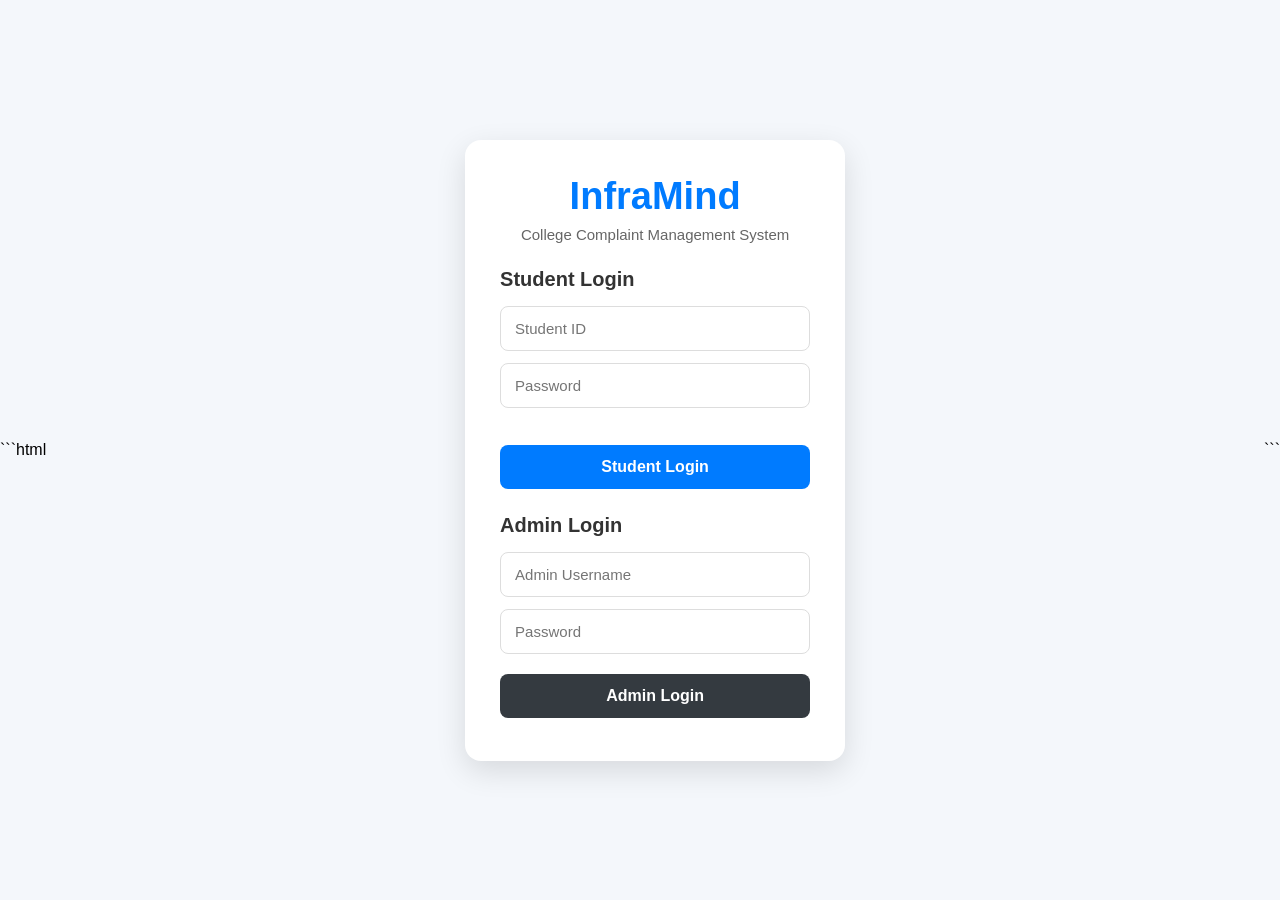
==== frontend/index.html @ 88992384 "Update frontend" ====
```html
<!DOCTYPE html>
<html lang="en">

<head>
    <meta charset="UTF-8">
    <meta name="viewport" content="width=device-width, initial-scale=1.0">

    <title>InfraMind - Login</title>

    <link rel="stylesheet" href="style.css">
</head>

<body>

    <div class="login-container">

        <h1>InfraMind</h1>

        <p>College Complaint Management System</p>


        <!-- Student Login -->

        <h2>Student Login</h2>

        <input
            type="number"
            id="studentId"
            placeholder="Student ID"
        >

        <input
            type="password"
            id="studentPassword"
            placeholder="Password"
        >

        <button onclick="studentLogin()">
            Student Login
        </button>


        <!-- Admin Login -->

        <h2>Admin Login</h2>

        <input
            type="text"
            id="adminUsername"
            placeholder="Admin Username"
        >

        <input
            type="password"
            id="adminPassword"
            placeholder="Password"
        >

        <button onclick="adminLogin()">
            Admin Login
        </button>

    </div>


    <script>

        function studentLogin() {

            window.location.href = "dashboard.html";

        }


        function adminLogin() {

            window.location.href = "admin.html";

        }

    </script>

</body>

</html>
```
---- frontend/style.css ----
* {
    margin: 0;
    padding: 0;
    box-sizing: border-box;
}

body {
    font-family: Arial, sans-serif;
    background: #f4f7fb;
    min-height: 100vh;
    display: flex;
    justify-content: center;
    align-items: center;
}

.login-container {
    background: white;
    width: 380px;
    padding: 40px;
    border-radius: 12px;
    box-shadow: 0 8px 25px rgba(0, 0, 0, 0.1);
    text-align: center;
}

.login-container h1 {
    color: #2563eb;
    margin-bottom: 10px;
}

.login-container p {
    color: #666;
    margin-bottom: 30px;
}

.login-container input {
    width: 100%;
    padding: 12px;
    margin-bottom: 15px;
    border: 1px solid #ddd;
    border-radius: 6px;
    font-size: 15px;
}

.login-container button {
    width: 100%;
    padding: 12px;
    background: #2563eb;
    color: white;
    border: none;
    border-radius: 6px;
    font-size: 16px;
    cursor: pointer;
}
.dashboard {
    width: 90%;
    max-width: 1100px;
    margin: auto;
    text-align: center;
}

.dashboard h1 {
    color: #2563eb;
    margin-bottom: 10px;
}

.dashboard > p {
    color: #666;
    margin-bottom: 30px;
}

.cards {
    display: grid;
    grid-template-columns: repeat(4, 1fr);
    gap: 20px;
}

.card {
    background: white;
    padding: 25px 15px;
    border-radius: 12px;
    box-shadow: 0 5px 15px rgba(0, 0, 0, 0.08);
}

.card h2 {
    color: #2563eb;
    font-size: 30px;
    margin-bottom: 10px;
}

.card p {
    color: #555;
}
.complaint-container {
    background: white;
    width: 500px;
    padding: 40px;
    border-radius: 12px;
    box-shadow: 0 8px 25px rgba(0, 0, 0, 0.1);
}

.complaint-container h1 {
    color: #2563eb;
    margin-bottom: 10px;
}

.complaint-container p {
    color: #666;
    margin-bottom: 25px;
}

.complaint-container input,
.complaint-container textarea {
    width: 100%;
    padding: 12px;
    margin-bottom: 15px;
    border: 1px solid #ddd;
    border-radius: 6px;
    font-size: 15px;
}

.complaint-container textarea {
    height: 130px;
    resize: vertical;
}

.complaint-container button {
    width: 100%;
    padding: 12px;
    background: #2563eb;
    color: white;
    border: none;
    border-radius: 6px;
    font-size: 16px;
    cursor: pointer;
}
.complaints-container {
    width: 90%;
    max-width: 900px;
    margin: 50px auto;
}

.complaints-container h1 {
    color: #2563eb;
    margin-bottom: 10px;
}

.complaints-container > p {
    color: #666;
    margin-bottom: 25px;
}

.complaint-card {
    background: white;
    padding: 25px;
    border-radius: 12px;
    box-shadow: 0 5px 15px rgba(0, 0, 0, 0.08);
}

.complaint-card h2 {
    margin-bottom: 20px;
    color: #333;
}

.complaint-card p {
    margin-bottom: 12px;
    color: #555;
}
.department-container {
    width: 90%;
    max-width: 900px;
    margin: 50px auto;
}

.department-container h1 {
    color: #2563eb;
    margin-bottom: 10px;
}

.department-container > p {
    color: #666;
    margin-bottom: 25px;
}

.department-card {
    background: white;
    padding: 25px;
    border-radius: 12px;
    box-shadow: 0 5px 15px rgba(0, 0, 0, 0.08);
}

.department-card h2 {
    color: #333;
    margin-bottom: 20px;
}

.department-card p {
    color: #555;
    margin-bottom: 12px;
}

.department-card button {
    padding: 10px 16px;
    margin-right: 8px;
    margin-top: 10px;
    border: none;
    border-radius: 6px;
    background: #2563eb;
    color: white;
    cursor: pointer;
}
.admin-container {
    width: 90%;
    max-width: 1100px;
    margin: 50px auto;
}

.admin-container h1 {
    color: #2563eb;
    margin-bottom: 10px;
}

.admin-container > p {
    color: #666;
    margin-bottom: 30px;
}

.admin-cards {
    display: grid;
    grid-template-columns: repeat(3, 1fr);
    gap: 20px;
}

.admin-card {
    background: white;
    padding: 25px;
    border-radius: 12px;
    box-shadow: 0 5px 15px rgba(0, 0, 0, 0.08);
    text-align: center;
}

.admin-card h2 {
    color: #2563eb;
    font-size: 30px;
    margin-bottom: 10px;
}

.admin-card p {
    color: #555;
}
.chart-box {
    background: white;
    margin-top: 25px;
    padding: 20px;
    border-radius: 12px;
    box-shadow: 0 5px 15px rgba(0, 0, 0, 0.08);
}

.chart-box h2 {
    margin-bottom: 15px;
    color: #333;
    font-size: 20px;
}

.chart-box canvas {
    max-height: 250px;
}
.complaint-btn {
    display: inline-block;
    margin: 25px 15px;
}
.admin-navigation {
    margin: 25px 0;
}

.admin-navigation a {
    display: inline-block;
    text-decoration: none;
    margin: 10px;
    padding: 12px 20px;
    background: #007bff;
    color: white;
    border-radius: 8px;
}
.department-card button {
    margin: 5px;
    padding: 10px 16px;
    border: none;
    border-radius: 6px;
    cursor: pointer;
    background: #007bff;
    color: white;
}
.dashboard .card {
    transition: 0.2s;
}

.dashboard .card:hover {
    transform: translateY(-5px);
}
.complaint-container textarea {
    min-height: 120px;
    resize: vertical;
}
.complaint-card {
    transition: 0.2s;
}

.complaint-card:hover {
    transform: translateY(-3px);
}
.login-container input {
    box-sizing: border-box;
}
.admin-card {
    transition: 0.2s;
}

.login-container button {
    display: block;
    width: 100%;
    margin: 12px 0;
    padding: 12px;
    border: none;
    border-radius: 8px;
    cursor: pointer;
    font-size: 16px;
    font-weight: 600;
}

.login-container button:first-of-type {
    margin-top: 25px;
}

.login-container button:hover {
    transform: translateY(-2px);
    transition: 0.2s;
}
.login-container button:first-of-type {
    background: #007bff;
    color: white;
}

.login-container button:last-of-type {
    background: #343a40;
    color: white;
}
.login-container h1 {
    margin-bottom: 10px;
    font-size: 36px;
}

.login-container p {
    margin-bottom: 25px;
    color: #666;
}
.dashboard h1 {
    margin-bottom: 8px;
}

.dashboard > p {
    margin-bottom: 25px;
    color: #666;
}
.department-container h1 {
    margin-bottom: 8px;
}

.department-container > p {
    margin-bottom: 25px;
    color: #666;
}
.department-container h1 {
    font-size: 32px;
}

.department-container > p {
    font-size: 17px;
}
.admin-container h1 {
    margin-bottom: 8px;
    font-size: 32px;
}

.admin-container > p {
    margin-bottom: 25px;
    color: #666;
    font-size: 17px;
}
.department-card button:nth-of-type(1) {
    background: #f0ad4e;
}

.department-card button:nth-of-type(2) {
    background: #007bff;
}

.department-card button:nth-of-type(3) {
    background: #28a745;
}
.status-pending {
    color: #f0ad4e;
    font-weight: 600;
}

.status-progress {
    color: #007bff;
    font-weight: 600;
}
.complaints-container h1 {
    margin-bottom: 8px;
    font-size: 32px;
}

.complaints-container > p {
    margin-bottom: 25px;
    color: #666;
    font-size: 17px;
}
.status-resolved {
    color: #28a745;
    font-weight: 600;
}
.logout-btn {
    display: inline-block;
    margin: 20px 10px;
    padding: 10px 20px;
    text-decoration: none;
    background: #dc3545;
    color: white;
    border-radius: 8px;
    font-weight: 600;
}

.logout-btn:hover {
    background: #c82333;
}
/* ============================= */
/* Admin Complaints Section      */
/* ============================= */

.complaint-controls {
    display: flex;
    gap: 15px;
    margin: 30px 0 20px;
    align-items: center;
}

.complaint-controls input {
    flex: 1;
    padding: 13px 16px;
    border: 1px solid #ddd;
    border-radius: 8px;
    font-size: 15px;
    box-sizing: border-box;
}

.complaint-controls select {
    padding: 13px 16px;
    border: 1px solid #ddd;
    border-radius: 8px;
    font-size: 15px;
    background: white;
    cursor: pointer;
}


/* Complaints Table */

.complaints-table-box {
    background: white;
    margin-top: 20px;
    padding: 25px;
    border-radius: 12px;
    box-shadow: 0 5px 15px rgba(0, 0, 0, 0.08);
    overflow-x: auto;
}

.complaints-table-box h2 {
    margin-bottom: 20px;
    color: #333;
    font-size: 22px;
}

.complaints-table-box table {
    width: 100%;
    border-collapse: collapse;
    min-width: 750px;
}

.complaints-table-box th {
    background: #f5f7fa;
    color: #333;
    font-weight: 600;
    padding: 14px 12px;
    text-align: left;
    border-bottom: 2px solid #e5e5e5;
}

.complaints-table-box td {
    padding: 14px 12px;
    border-bottom: 1px solid #eee;
    color: #555;
}

.complaints-table-box tbody tr:hover {
    background: #f8fbff;
}


/* Priority Badges */

.complaints-table-box td:nth-child(4) {
    font-weight: 600;
}


/* Status Badges */

.complaints-table-box td:nth-child(5) {
    font-weight: 600;
}


/* Search box focus */

.complaint-controls input:focus,
.complaint-controls select:focus {
    outline: none;
    border-color: #007bff;
    box-shadow: 0 0 0 2px rgba(0, 123, 255, 0.1);
}
/* Priority Badges */

.priority-critical,
.priority-high,
.priority-medium,
.priority-low,
.status-pending,
.status-progress,
.status-resolved,
.status-overdue {
    display: inline-block;
    padding: 5px 10px;
    border-radius: 20px;
    font-size: 13px;
    font-weight: 600;
}


/* Priority */

.priority-critical {
    background: #f8d7da;
    color: #721c24;
}

.priority-high {
    background: #ffe5b4;
    color: #8a4b00;
}

.priority-medium {
    background: #fff3cd;
    color: #856404;
}

.priority-low {
    background: #d1ecf1;
    color: #0c5460;
}


/* Status */

.status-pending {
    background: #fff3cd;
    color: #856404;
}

.status-progress {
    background: #cce5ff;
    color: #004085;
}

.status-resolved {
    background: #d4edda;
    color: #155724;
}

.status-overdue {
    background: #f8d7da;
    color: #721c24;
}
/* ============================= */
/* Professional Login Page       */
/* ============================= */

.login-container {
    width: 380px;
    max-width: 90%;
    margin: 70px auto;
    padding: 35px;
    background: white;
    border-radius: 16px;
    box-shadow: 0 10px 30px rgba(0, 0, 0, 0.12);
    text-align: center;
    box-sizing: border-box;
}

.login-container h1 {
    margin-bottom: 8px;
    font-size: 38px;
    color: #007bff;
}

.login-container > p {
    margin-bottom: 25px;
    color: #666;
    font-size: 15px;
}

.login-container h2 {
    margin-top: 25px;
    margin-bottom: 15px;
    font-size: 20px;
    color: #333;
    text-align: left;
}

.login-container input {
    width: 100%;
    padding: 13px 14px;
    margin-bottom: 12px;
    border: 1px solid #ddd;
    border-radius: 8px;
    font-size: 15px;
    box-sizing: border-box;
}

.login-container input:focus {
    outline: none;
    border-color: #007bff;
    box-shadow: 0 0 0 2px rgba(0, 123, 255, 0.1);
}

.login-container button {
    width: 100%;
    padding: 13px;
    margin: 8px 0;
    border: none;
    border-radius: 8px;
    cursor: pointer;
    font-size: 16px;
    font-weight: 600;
    transition: 0.2s;
}

.login-container button:first-of-type {
    background: #007bff;
    color: white;
}

.login-container button:last-of-type {
    background: #343a40;
    color: white;
}

.login-container button:hover {
    transform: translateY(-2px);
}

#loginMessage {
    margin-top: 15px;
    color: #dc3545;
    font-weight: 600;
}
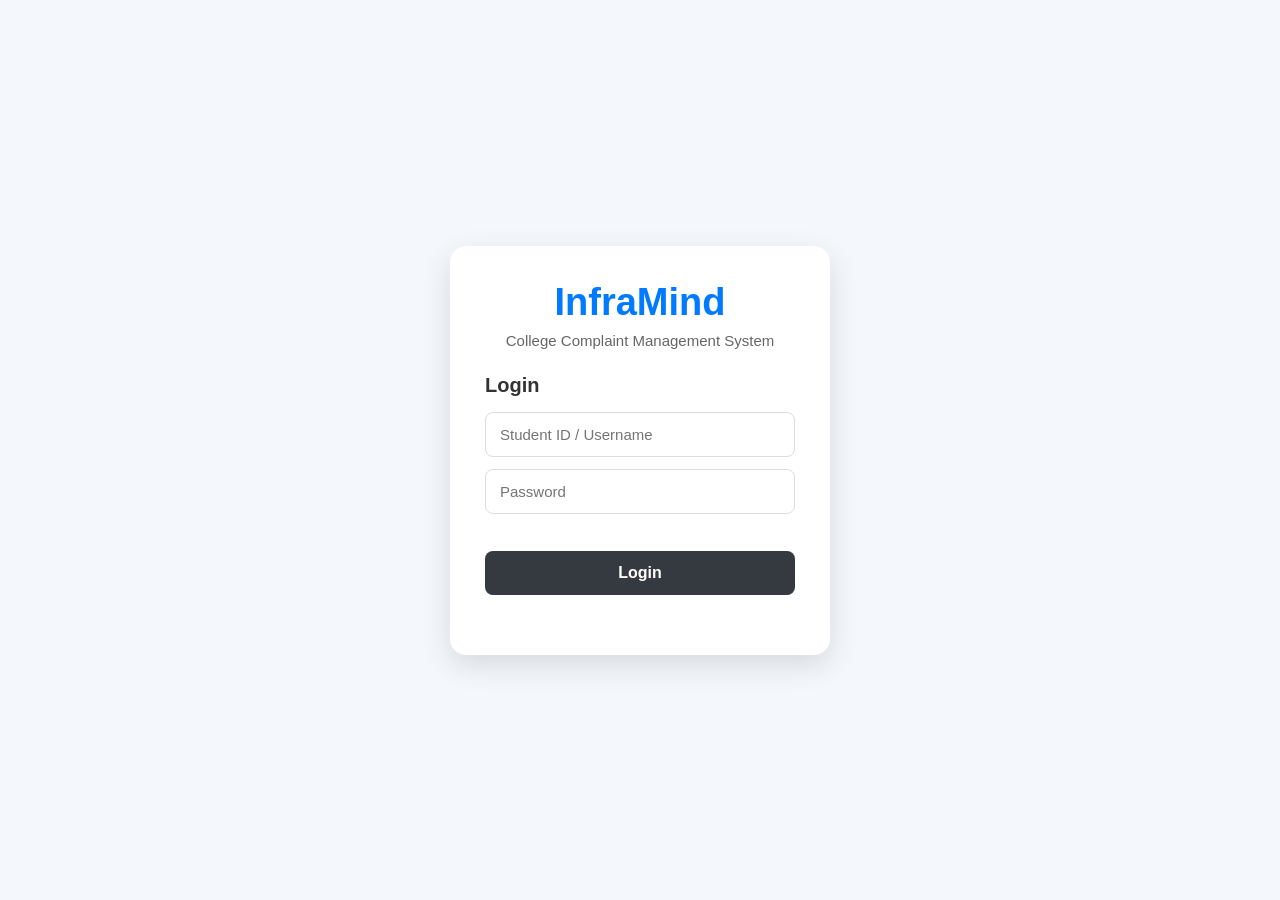
==== commit cdd6e28c: "Update backend auth and frontend integration" ====
--- a/frontend/index.html
+++ b/frontend/index.html
@@ -1,14 +1,15 @@
-```html
 <!DOCTYPE html>
 <html lang="en">
 
 <head>
+
     <meta charset="UTF-8">
     <meta name="viewport" content="width=device-width, initial-scale=1.0">
 
     <title>InfraMind - Login</title>
 
     <link rel="stylesheet" href="style.css">
+
 </head>
 
 <body>
@@ -19,63 +20,144 @@
 
         <p>College Complaint Management System</p>
 
-
-        <!-- Student Login -->
-
-        <h2>Student Login</h2>
+        <h2>Login</h2>
 
         <input
-            type="number"
-            id="studentId"
-            placeholder="Student ID"
+            type="text"
+            id="username"
+            placeholder="Student ID / Username"
         >
 
         <input
             type="password"
-            id="studentPassword"
+            id="password"
             placeholder="Password"
         >
 
-        <button onclick="studentLogin()">
-            Student Login
+        <button onclick="loginUser()">
+            Login
         </button>
 
-
-        <!-- Admin Login -->
-
-        <h2>Admin Login</h2>
-
-        <input
-            type="text"
-            id="adminUsername"
-            placeholder="Admin Username"
-        >
-
-        <input
-            type="password"
-            id="adminPassword"
-            placeholder="Password"
-        >
-
-        <button onclick="adminLogin()">
-            Admin Login
-        </button>
+        <p id="loginMessage"></p>
 
     </div>
 
 
     <script>
 
-        function studentLogin() {
+        async function loginUser() {
 
-            window.location.href = "dashboard.html";
+            const username =
+                document.getElementById("username").value.trim();
+
+            const password =
+                document.getElementById("password").value;
+
+            if (username === "" || password === "") {
+
+                showMessage(
+                    "Please enter username and password."
+                );
+
+                return;
+            }
+
+
+            try {
+
+                const response = await fetch("/login", {
+
+                    method: "POST",
+
+                    headers: {
+                        "Content-Type": "application/json"
+                    },
+
+                    body: JSON.stringify({
+                        username: username,
+                        password: password
+                    })
+
+                });
+
+
+                const data = await response.json();
+
+
+                if (!response.ok) {
+
+                    showMessage(
+                        data.error ||
+                        "Invalid username or password."
+                    );
+
+                    return;
+                }
+
+
+                // Save role
+                localStorage.setItem(
+                    "userRole",
+                    data.role
+                );
+
+
+                // Student
+                if (data.role === "student") {
+
+                    localStorage.setItem(
+                        "studentId",
+                        data.student_id
+                    );
+
+                    window.location.href =
+                        "dashboard.html";
+                }
+
+
+                // Admin
+                else if (data.role === "admin") {
+
+                    window.location.href =
+                        "admin.html";
+                }
+
+
+                // Department
+                else if (data.role === "department") {
+
+                    localStorage.setItem(
+                        "department",
+                        data.department
+                    );
+
+                    window.location.href =
+                        "department.html";
+                }
+
+            }
+
+
+            catch (error) {
+
+                console.error(
+                    "Login error:",
+                    error
+                );
+
+                showMessage(
+                    "Could not connect to the server."
+                );
+            }
 
         }
 
 
-        function adminLogin() {
+        function showMessage(message) {
 
-            window.location.href = "admin.html";
+            document.getElementById(
+                "loginMessage"
+            ).textContent = message;
 
         }
 
@@ -83,5 +165,4 @@
 
 </body>
 
-</html>
-```+</html>
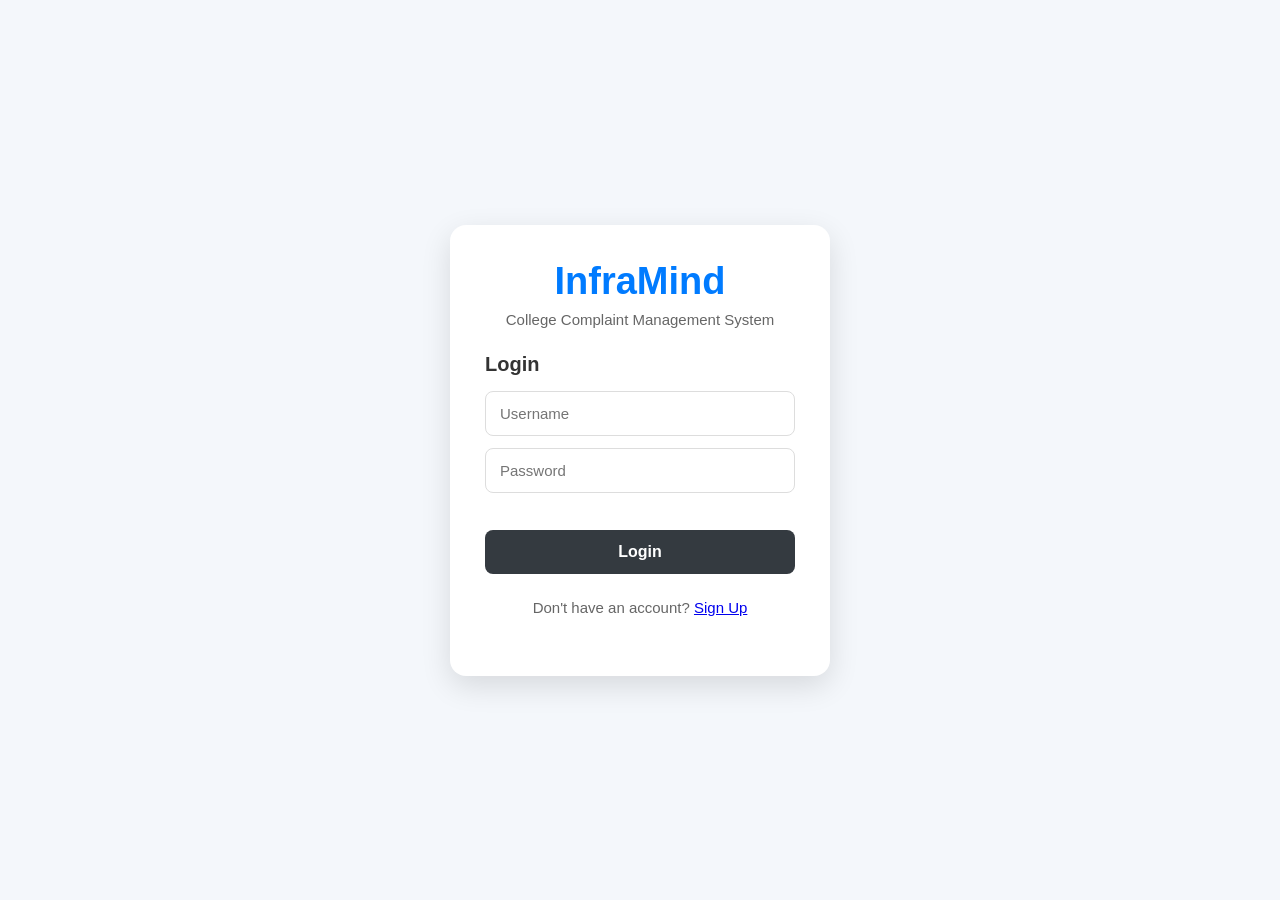
==== commit 1e236aee: "Update frontend" ====
--- a/frontend/index.html
+++ b/frontend/index.html
@@ -25,7 +25,7 @@
         <input
             type="text"
             id="username"
-            placeholder="Student ID / Username"
+            placeholder="Username"
         >
 
         <input
@@ -39,6 +39,11 @@
         </button>
 
         <p id="loginMessage"></p>
+
+        <p>
+            Don't have an account?
+            <a href="signup.html">Sign Up</a>
+        </p>
 
     </div>
 
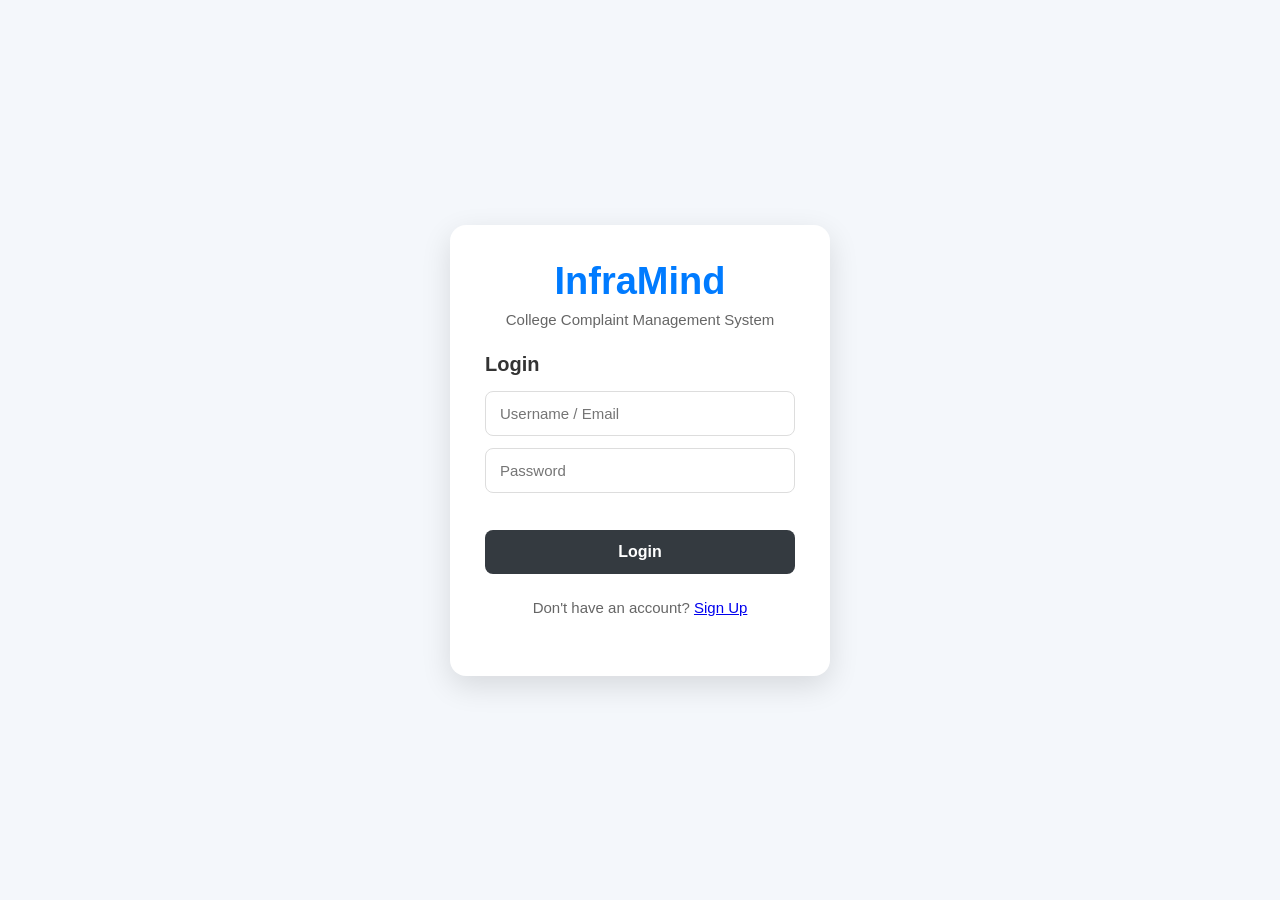
==== commit 68f73ec6: "Update frontend and backend integration # Conflicts: #	backend/app.py" ====
--- a/frontend/index.html
+++ b/frontend/index.html
@@ -22,11 +22,11 @@
 
         <h2>Login</h2>
 
-        <input
-            type="text"
-            id="username"
-            placeholder="Username"
-        >
+      <input
+    type="text"
+    id="username"
+    placeholder="Username / Email"
+>
 
         <input
             type="password"
@@ -61,8 +61,8 @@
             if (username === "" || password === "") {
 
                 showMessage(
-                    "Please enter username and password."
-                );
+    "Please enter username/email and password."
+);
 
                 return;
             }
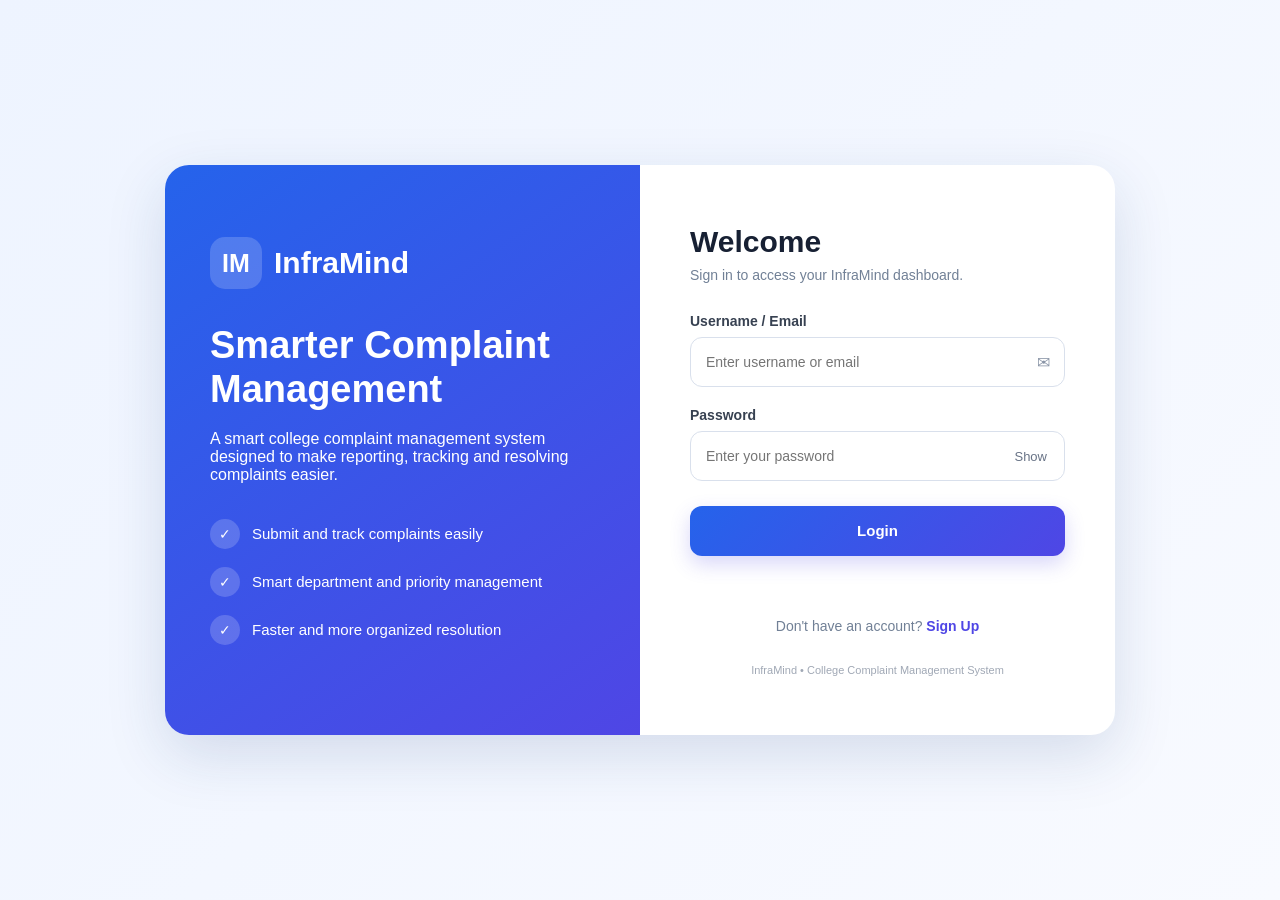
==== commit b3a131e6: "Update login page" ====
--- a/frontend/index.html
+++ b/frontend/index.html
@@ -10,42 +10,479 @@
 
     <link rel="stylesheet" href="style.css">
 
+    <style>
+
+        * {
+            box-sizing: border-box;
+        }
+
+        body {
+            margin: 0;
+            min-height: 100vh;
+            font-family: Arial, Helvetica, sans-serif;
+            background: linear-gradient(135deg, #eef4ff, #f8faff);
+            display: flex;
+            align-items: center;
+            justify-content: center;
+            padding: 20px;
+        }
+
+        .login-wrapper {
+            width: 100%;
+            max-width: 950px;
+            min-height: 570px;
+            background: white;
+            border-radius: 24px;
+            overflow: hidden;
+            display: grid;
+            grid-template-columns: 1fr 1fr;
+            box-shadow: 0 20px 60px rgba(30, 60, 120, 0.15);
+        }
+
+        /* LEFT SIDE */
+
+        .login-left {
+            padding: 55px 45px;
+            background: linear-gradient(145deg, #2563eb, #4f46e5);
+            color: white;
+            display: flex;
+            flex-direction: column;
+            justify-content: center;
+        }
+
+        .brand {
+            display: flex;
+            align-items: center;
+            gap: 12px;
+            margin-bottom: 35px;
+        }
+
+        .brand-icon {
+            width: 52px;
+            height: 52px;
+            border-radius: 15px;
+            background: rgba(255, 255, 255, 0.18);
+            display: flex;
+            align-items: center;
+            justify-content: center;
+            font-size: 25px;
+            font-weight: bold;
+        }
+
+        .brand-name {
+            font-size: 30px;
+            font-weight: 700;
+        }
+
+        .login-left h1 {
+            font-size: 38px;
+            line-height: 1.15;
+            margin: 0 0 18px;
+        }
+
+        .login-left > p {
+            font-size: 16px;
+            line-height: 1.7;
+            color: rgba(255, 255, 255, 0.85);
+            margin: 0;
+            max-width: 390px;
+        }
+
+        .feature-list {
+            margin-top: 35px;
+        }
+
+        .feature {
+            display: flex;
+            align-items: center;
+            gap: 12px;
+            margin-bottom: 18px;
+            font-size: 15px;
+        }
+
+        .feature-icon {
+            width: 30px;
+            height: 30px;
+            border-radius: 50%;
+            background: rgba(255, 255, 255, 0.18);
+            display: flex;
+            align-items: center;
+            justify-content: center;
+            font-size: 14px;
+        }
+
+        /* RIGHT SIDE */
+
+        .login-right {
+            padding: 55px 50px;
+            display: flex;
+            flex-direction: column;
+            justify-content: center;
+        }
+
+        .login-right h2 {
+            margin: 0 0 8px;
+            font-size: 30px;
+            color: #172033;
+        }
+
+        .login-subtitle {
+            margin: 0 0 30px;
+            color: #718096;
+            font-size: 14px;
+        }
+
+        .input-group {
+            margin-bottom: 20px;
+        }
+
+        .input-group label {
+            display: block;
+            margin-bottom: 8px;
+            color: #374151;
+            font-size: 14px;
+            font-weight: 600;
+        }
+
+        .input-wrapper {
+            position: relative;
+        }
+
+        .input-wrapper input {
+            width: 100%;
+            height: 50px;
+            border: 1px solid #d9e0ec;
+            border-radius: 12px;
+            padding: 0 45px 0 15px;
+            font-size: 14px;
+            outline: none;
+            transition: 0.2s;
+        }
+
+        .input-wrapper input:focus {
+            border-color: #4f46e5;
+            box-shadow: 0 0 0 3px rgba(79, 70, 229, 0.10);
+        }
+
+        .input-icon {
+            position: absolute;
+            right: 15px;
+            top: 50%;
+            transform: translateY(-50%);
+            color: #8994a6;
+            font-size: 16px;
+        }
+
+        .password-toggle {
+            position: absolute;
+            right: 14px;
+            top: 50%;
+            transform: translateY(-50%);
+            border: none;
+            background: transparent;
+            cursor: pointer;
+            color: #687386;
+            font-size: 13px;
+            padding: 4px;
+        }
+
+        .password-toggle:hover {
+            color: #4f46e5;
+        }
+
+        .login-button {
+            width: 100%;
+            height: 50px;
+            border: none;
+            border-radius: 12px;
+            background: linear-gradient(135deg, #2563eb, #4f46e5);
+            color: white;
+            font-size: 15px;
+            font-weight: 600;
+            cursor: pointer;
+            margin-top: 5px;
+            transition: 0.2s;
+            box-shadow: 0 8px 20px rgba(79, 70, 229, 0.22);
+        }
+
+        .login-button:hover {
+            transform: translateY(-2px);
+            box-shadow: 0 12px 25px rgba(79, 70, 229, 0.30);
+        }
+
+        .login-button:active {
+            transform: translateY(0);
+        }
+
+        #loginMessage {
+            min-height: 20px;
+            margin: 15px 0 5px;
+            text-align: center;
+            color: #dc2626;
+            font-size: 13px;
+        }
+
+        .signup-text {
+            text-align: center;
+            color: #718096;
+            font-size: 14px;
+            margin-top: 22px;
+        }
+
+        .signup-text a {
+            color: #4f46e5;
+            font-weight: 600;
+            text-decoration: none;
+        }
+
+        .signup-text a:hover {
+            text-decoration: underline;
+        }
+
+        .footer-text {
+            text-align: center;
+            color: #a0a8b5;
+            font-size: 11px;
+            margin-top: 30px;
+        }
+
+        /* MOBILE */
+
+        @media (max-width: 750px) {
+
+            .login-wrapper {
+                grid-template-columns: 1fr;
+                max-width: 500px;
+            }
+
+            .login-left {
+                padding: 35px;
+            }
+
+            .login-left h1 {
+                font-size: 30px;
+            }
+
+            .feature-list {
+                display: none;
+            }
+
+            .login-right {
+                padding: 40px 30px;
+            }
+
+        }
+
+    </style>
+
 </head>
 
+
 <body>
 
-    <div class="login-container">
-
-        <h1>InfraMind</h1>
-
-        <p>College Complaint Management System</p>
-
-        <h2>Login</h2>
-
-      <input
-    type="text"
-    id="username"
-    placeholder="Username / Email"
->
-
-        <input
-            type="password"
-            id="password"
-            placeholder="Password"
-        >
-
-        <button onclick="loginUser()">
-            Login
-        </button>
-
-        <p id="loginMessage"></p>
-
-        <p>
-            Don't have an account?
-            <a href="signup.html">Sign Up</a>
-        </p>
-
-    </div>
+    <main class="login-wrapper">
+
+
+        <!-- LEFT SIDE -->
+
+        <section class="login-left">
+
+            <header class="brand">
+
+                <div class="brand-icon">
+                    IM
+                </div>
+
+                <div class="brand-name">
+                    InfraMind
+                </div>
+
+            </header>
+
+
+            <section class="intro-section">
+
+                <h1>
+                    Smarter Complaint<br>
+                    Management
+                </h1>
+
+                <p>
+                    A smart college complaint management system
+                    designed to make reporting, tracking and
+                    resolving complaints easier.
+                </p>
+
+            </section>
+
+
+            <section class="feature-list" aria-label="InfraMind features">
+
+
+                <div class="feature">
+
+                    <div class="feature-icon">
+                        ✓
+                    </div>
+
+                    <span>
+                        Submit and track complaints easily
+                    </span>
+
+                </div>
+
+
+                <div class="feature">
+
+                    <div class="feature-icon">
+                        ✓
+                    </div>
+
+                    <span>
+                        Smart department and priority management
+                    </span>
+
+                </div>
+
+
+                <div class="feature">
+
+                    <div class="feature-icon">
+                        ✓
+                    </div>
+
+                    <span>
+                        Faster and more organized resolution
+                    </span>
+
+                </div>
+
+
+            </section>
+
+        </section>
+
+
+        <!-- RIGHT SIDE -->
+
+        <section class="login-right">
+
+
+            <header class="login-header">
+
+                <h2>
+                    Welcome
+                </h2>
+
+                <p class="login-subtitle">
+                    Sign in to access your InfraMind dashboard.
+                </p>
+
+            </header>
+
+
+            <form class="login-form" onsubmit="event.preventDefault(); loginUser();">
+
+
+                <!-- USERNAME -->
+
+                <div class="input-group">
+
+                    <label for="username">
+                        Username / Email
+                    </label>
+
+                    <div class="input-wrapper">
+
+                        <input
+                            type="text"
+                            id="username"
+                            placeholder="Enter username or email"
+                        >
+
+                        <span class="input-icon" aria-hidden="true">
+                            ✉
+                        </span>
+
+                    </div>
+
+                </div>
+
+
+                <!-- PASSWORD -->
+
+                <div class="input-group">
+
+                    <label for="password">
+                        Password
+                    </label>
+
+                    <div class="input-wrapper">
+
+                        <input
+                            type="password"
+                            id="password"
+                            placeholder="Enter your password"
+                        >
+
+                        <button
+                            type="button"
+                            class="password-toggle"
+                            onclick="togglePassword()"
+                            id="passwordToggle"
+                        >
+                            Show
+                        </button>
+
+                    </div>
+
+                </div>
+
+
+                <!-- LOGIN BUTTON -->
+
+                <button
+                    type="submit"
+                    class="login-button"
+                >
+                    Login
+                </button>
+
+
+                <p
+                    id="loginMessage"
+                    class="login-message"
+                    aria-live="polite"
+                ></p>
+
+
+            </form>
+
+
+            <!-- SIGN UP -->
+
+            <p class="signup-text">
+
+                Don't have an account?
+
+                <a href="signup.html">
+                    Sign Up
+                </a>
+
+            </p>
+
+
+            <!-- FOOTER -->
+
+            <footer class="footer-text">
+                InfraMind • College Complaint Management System
+            </footer>
+
+
+        </section>
+
+
+    </main>
 
 
     <script>
@@ -58,11 +495,12 @@
             const password =
                 document.getElementById("password").value;
 
+
             if (username === "" || password === "") {
 
                 showMessage(
-    "Please enter username/email and password."
-);
+                    "Please enter username/email and password."
+                );
 
                 return;
             }
@@ -100,7 +538,6 @@
                 }
 
 
-                // Save role
                 localStorage.setItem(
                     "userRole",
                     data.role
@@ -108,6 +545,7 @@
 
 
                 // Student
+
                 if (data.role === "student") {
 
                     localStorage.setItem(
@@ -121,6 +559,7 @@
 
 
                 // Admin
+
                 else if (data.role === "admin") {
 
                     window.location.href =
@@ -129,6 +568,7 @@
 
 
                 // Department
+
                 else if (data.role === "department") {
 
                     localStorage.setItem(
@@ -153,6 +593,7 @@
                 showMessage(
                     "Could not connect to the server."
                 );
+
             }
 
         }
@@ -166,6 +607,30 @@
 
         }
 
+
+        function togglePassword() {
+
+            const password =
+                document.getElementById("password");
+
+            const toggle =
+                document.getElementById("passwordToggle");
+
+
+            if (password.type === "password") {
+
+                password.type = "text";
+                toggle.textContent = "Hide";
+
+            } else {
+
+                password.type = "password";
+                toggle.textContent = "Show";
+
+            }
+
+        }
+
     </script>
 
 </body>
